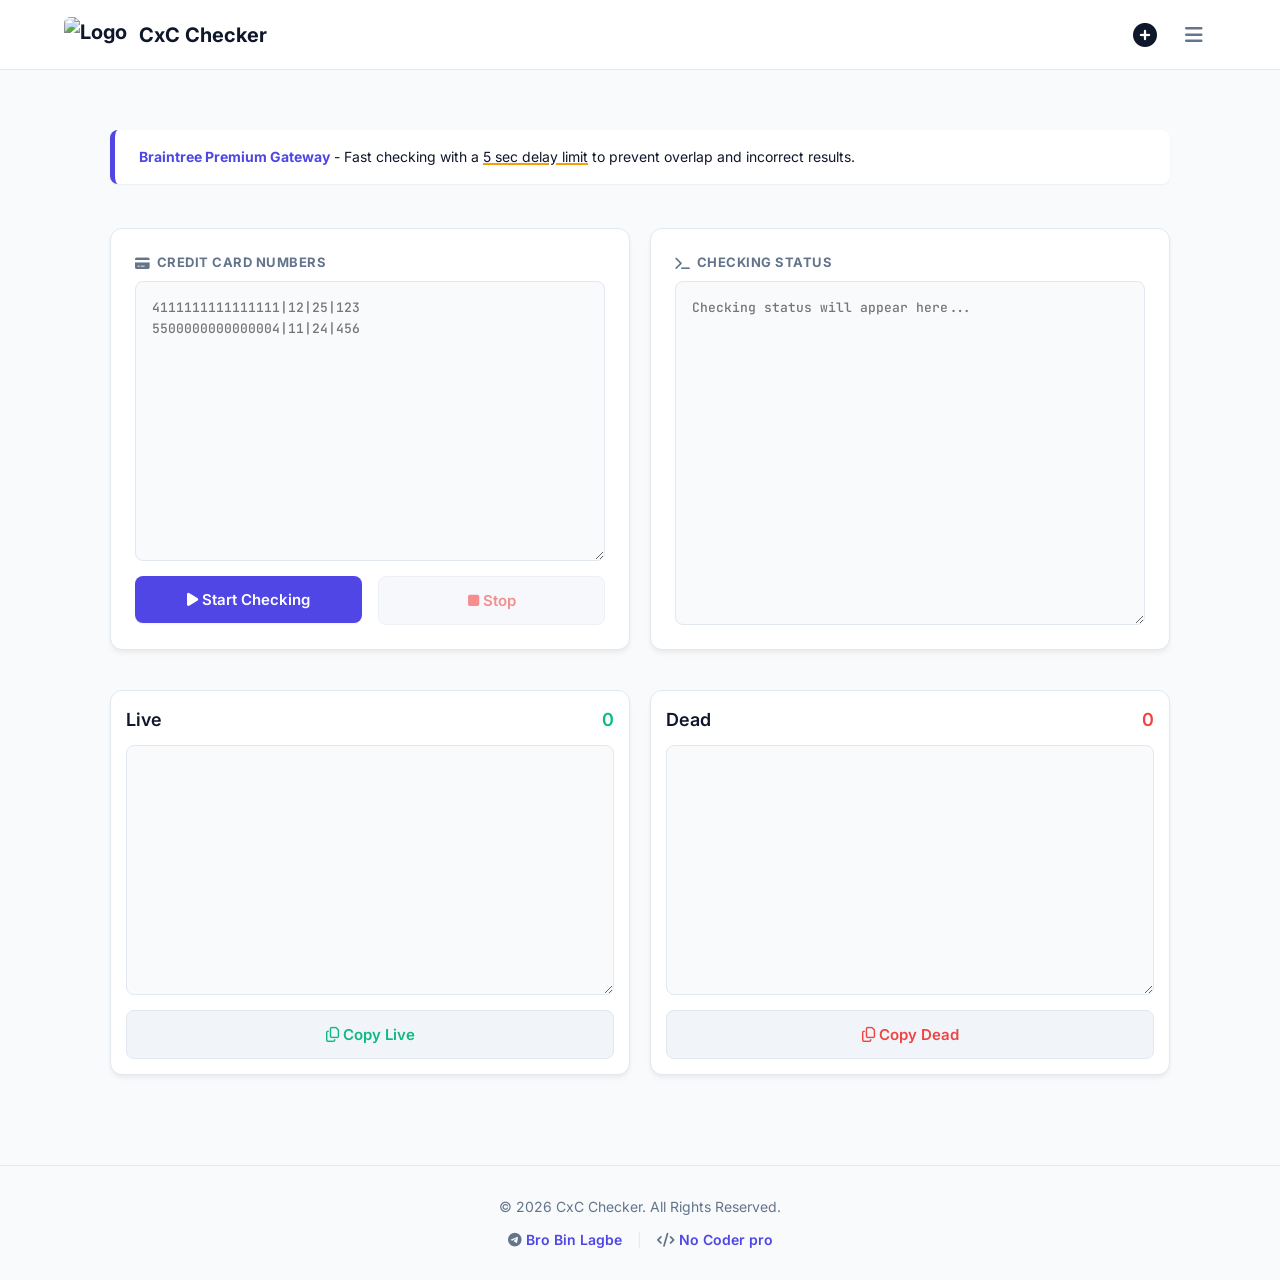
==== index.html @ aabf8ddf "Update index.html" ====
<!DOCTYPE html>
<html lang="en">

<head>
    <meta http-equiv="x-ua-compatible" content="ie=edge">
    <title>b3 CC Checker</title>
    <meta name="description"
        content="Free online b3 credit card bulk checker and validator. Fast, secure, and reliable tool for validating credit card numbers with advanced features and API support.">
    <meta name="keywords"
        content="credit card checker, b3 card validator, bulk checker, credit card validation, bin checker, free card checker">
    <meta name="viewport" content="width=device-width, initial-scale=1, shrink-to-fit=no">
    <meta name="robots" content="index, follow">
    <meta property="og:title" content="b3 CC Checker">
    <meta property="og:description" content="Free online b3 credit card bulk checker and validator.">

    <!-- Modern Typography -->
    <link rel="preconnect" href="https://fonts.googleapis.com">
    <link rel="preconnect" href="https://fonts.gstatic.com" crossorigin>
    <link
        href="https://fonts.googleapis.com/css2?family=Inter:wght@400;500;600;700&family=JetBrains+Mono:wght@400;500&display=swap"
        rel="stylesheet">

    <meta name="theme-color" content="#1e3a8a">
    <link rel="icon" type="image/png" href="https://bbinl.site/cc-gen/favicon.png">
    <link rel="stylesheet" href="style.css?v=1.2">
    <link rel="stylesheet" href="https://cdnjs.cloudflare.com/ajax/libs/font-awesome/6.4.2/css/all.min.css">

    <script src="https://cdn.jsdelivr.net/npm/sweetalert2@11.1.2/dist/sweetalert2.min.js"></script>
    <link rel="stylesheet" href="https://cdn.jsdelivr.net/npm/sweetalert2@11.1.2/dist/sweetalert2.min.css">
    <style>
        /* Custom Cookie Badge & Button added on top of the original css */
        .cookie-btn {
            background: none;
            border: none;
            color: var(--text-main);
            font-size: 24px;
            cursor: pointer;
            margin-right: 15px;
            transition: transform 0.2s, color 0.2s;
            display: flex;
            align-items: center;
        }

        .cookie-btn:hover {
            transform: scale(1.1);
            color: var(--primary);
        }

        .cookie-status-badge {
            font-size: 11px;
            padding: 2px 8px;
            border-radius: 10px;
            background: var(--green);
            color: white;
            margin-left: 8px;
            display: none;
            vertical-align: middle;
        }

        .site-header-container {
            display: flex;
            align-items: center;
        }
    </style>
</head>

<body>
    <div id="app">
        <!-- Navigation Section -->
        <nav class="navigations">
            <div class="site-header-container">
                <a href="https://bbinl.site/" class="site-header">
                    <img src="https://bbinl.site/cc-gen/favicon.png" alt="Logo" class="header-logo">
                    CxC Checker <span id="custom-cookie-badge" class="cookie-status-badge">Custom Cookies</span>
                </a>
            </div>
            <div style="display: flex; align-items: center;">
                <button class="cookie-btn" onclick="showCookieImport()" title="Import Custom Cookies">
                    <i class="fas fa-plus-circle"></i>
                </button>
                <div class="menu-container">
                    <div onclick="toggleMenu()" class="menu-toggle"><i class="fas fa-bars"></i></div>
                    <ul id="dropdown-menu" class="dropdown-menu">
                    <li><a href="https://bbinl.site/cc-gen/" target="_blank">cc generator</a></li>
                    <li><a href="https://bbinl.site/cc-checker-faker/" target="_blank">cc checker</a></li>
                    <li><a href="https://bbinl.site/stripe-checker/" target="_blank">stripe cc checker</a></li>
                    <li><a href="https://bbinl.site/vbv-checker/" target="_blank">vbv checker</a></li>
                    <li><a href="https://bbinl.site/checker-top/" target="_blank">checker.top</a></li>
                    <li><a href="https://bbinl.site/b3-checker/" target="_blank">b3 cc checker</a></li>
                    <li><a href="https://bbinl.site/fake-address/" target="_blank">Fake Address</a></li>
                    <li><a href="https://t.me/bro_bin_lagbe" target="_blank">Join Us</a></li>
                    <li><a href="https://bbinl.site/all-api/" target="_blank">bBINl all API</a></li>
                    </ul>
                </div>
            </div>
        </nav>

        <div class="text-center" style="margin: 20px 0;">
            <script type="text/javascript">
                atOptions = {
                    'key': 'aeb1dc240df8fbfaef1b2b68907cfd5a',
                    'format': 'iframe',
                    'height': 60,
                    'width': 468,
                    'params': {}
                };
            </script>
            <script type="text/javascript" async
                src="//www.highperformanceformat.com/aeb1dc240df8fbfaef1b2b68907cfd5a/invoke.js"></script>
        </div>

        <div class="container">
            <!-- info notice -->
            <div class="info-card">
                <p>
                    <strong>Braintree Premium Gateway</strong> - Fast checking with a <u>5 sec delay limit</u> to
                    prevent overlap and incorrect results.
                </p>
            </div>

            <div class="text-center" style="margin: 20px 0;">
                <script type="text/javascript">
                    atOptions = {
                        'key': '3c1293e760852e3cc5ffaaca4c1f2e77',
                        'format': 'iframe',
                        'height': 50,
                        'width': 320,
                        'params': {}
                    };
                </script>
                <script type="text/javascript" async
                    src="//www.highperformanceformat.com/3c1293e760852e3cc5ffaaca4c1f2e77/invoke.js"></script>
            </div>

            <div class="row">
                <!-- FORM SECTION -->
                <div class="col-md-6">
                    <div class="app-card">
                        <div class="form-group"
                            style="height: 100%; display: flex; flex-direction: column; margin-bottom: 0;">
                            <label for="numbers"><i class="fa-solid fa-credit-card icon-sm"></i> Credit Card
                                Numbers</label>
                            <textarea id="numbers" cols="30" rows="11" class="form-control"
                                placeholder="4111111111111111|12|25|123&#10;5500000000000004|11|24|456"
                                style="flex-grow: 1;"></textarea>

                            <div class="action-buttons form-group-inline" style="margin-top: 15px; margin-bottom: 0px;">
                                <div class="form-group" style="margin-bottom: 0;">
                                    <button id="check-btn" class="btn btn-primary btn-block"
                                        onclick="toggleButtons()"><i class="fa-solid fa-play"></i> Start
                                        Checking</button>
                                </div>
                                <div class="form-group" style="margin-bottom: 0;">
                                    <button id="stop-check-btn" class="btn btn-secondary btn-block text-red" disabled><i
                                            class="fa-solid fa-stop"></i> Stop</button>
                                </div>
                            </div>
                        </div>
                    </div>
                </div>

                <!-- RESULT SECTION -->
                <div class="col-md-6">
                    <div class="app-card">
                        <div class="form-group"
                            style="height: 100%; display: flex; flex-direction: column; margin-bottom: 0;">
                            <label for="result-output"><i class="fa-solid fa-terminal icon-sm"></i> Checking
                                Status</label>
                            <textarea id="result-output" readonly cols="30" rows="11" class="form-control result"
                                style="flex-grow: 1;" placeholder="Checking status will appear here..."></textarea>
                        </div>
                    </div>
                </div>
            </div>

            <div class="row" style="margin-top: 20px;">
                <div class="col-md-6">
                    <div class="app-card" style="padding: 15px;">
                        <h2 class="checker-title">Live <span class="text-green" id="ali-count">0</span></h2>
                        <textarea id="ali-numbers" class="form-control" readonly
                            style="min-height: 250px; margin-bottom: 15px; font-size: 13px;"></textarea>
                        <button class="btn btn-secondary btn-block text-green"
                            onclick="copyToClipboard('ali-numbers')"><i class="fa-regular fa-copy"></i> Copy
                            Live</button>
                    </div>
                </div>

                <div class="col-md-6">
                    <div class="app-card" style="padding: 15px;">
                        <h2 class="checker-title">Dead <span class="text-red" id="muhammad-count">0</span></h2>
                        <textarea id="muhammad-numbers" class="form-control" readonly
                            style="min-height: 250px; margin-bottom: 15px; font-size: 13px;"></textarea>
                        <button class="btn btn-secondary btn-block text-red"
                            onclick="copyToClipboard('muhammad-numbers')"><i class="fa-regular fa-copy"></i> Copy
                            Dead</button>
                    </div>
                </div>
            </div>

        </div>

        <div class="text-center" style="margin: 20px 0;">
            <script type="text/javascript">
                atOptions = {
                    'key': '3c1293e760852e3cc5ffaaca4c1f2e77',
                    'format': 'iframe',
                    'height': 50,
                    'width': 320,
                    'params': {}
                };
            </script>
            <script type="text/javascript" async
                src="//www.highperformanceformat.com/3c1293e760852e3cc5ffaaca4c1f2e77/invoke.js"></script>
        </div>

        <!-- FOOTER SECTION -->
        <footer>
            <p>&copy; 2026 CxC Checker. All Rights Reserved.</p>
            <p style="margin-top: 12px; display: flex; align-items: center; justify-content: center; gap: 15px;">
                <span><i class="fa-brands fa-telegram"></i> <a href="https://t.me/bro_bin_lagbe" target="_blank">Bro Bin
                        Lagbe</a></span>
                <span style="color: var(--border);">|</span>
                <span><i class="fa-solid fa-code"></i> <a href="https://t.me/no_coder_pro" target="_blank">No Coder
                        pro</a></span>
            </p>
        </footer>
    </div>

    <script>
        if (window.innerWidth >= 768) {
            var adScript = document.createElement('script');
            adScript.type = 'text/javascript';
            adScript.src = '//pl27372759.profitableratecpm.com/fb/4f/37/fb4f377c61117088ab923c6d535b8371.js';
            document.body.appendChild(adScript);
        }
    </script>

    <script src="script.js?v=1.4" defer></script>
</body>

</html>
---- style.css ----
/* FINTECH THEME - CSS VARIABLES */
:root {
    --primary: #4f46e5;
    --primary-hover: #4338ca;
    --secondary-bg: #f1f5f9;
    --secondary-hover: #e2e8f0;
    --secondary-text: #1e293b;
    --bg-color: #f8fafc;
    --card-bg: #ffffff;
    --border: #e2e8f0;
    --text-main: #0f172a;
    --text-muted: #64748b;
    --input-bg: #ffffff;
    --focus-ring: rgba(79, 70, 229, 0.2);
    --green: #10b981;
    --red: #ef4444;
    --yellow: #f59e0b;
    --shadow-sm: 0 1px 2px 0 rgba(0, 0, 0, 0.05);
    --shadow-md: 0 4px 6px -1px rgba(0, 0, 0, 0.05), 0 2px 4px -1px rgba(0, 0, 0, 0.03);
    --shadow-lg: 0 10px 15px -3px rgba(0, 0, 0, 0.05), 0 4px 6px -2px rgba(0, 0, 0, 0.025);
    --radius-md: 8px;
    --radius-lg: 12px;
}

/* DARK MODE */
@media (prefers-color-scheme: dark) {
    :root {
        --primary: #6366f1;
        --primary-hover: #818cf8;
        --secondary-bg: #27272a;
        --secondary-hover: #3f3f46;
        --secondary-text: #f4f4f5;
        --bg-color: #09090b;
        --card-bg: #18181b;
        --border: #27272a;
        --text-main: #fafafa;
        --text-muted: #a1a1aa;
        --input-bg: #18181b;
        --focus-ring: rgba(99, 102, 241, 0.25);
        --shadow-sm: 0 1px 2px 0 rgba(0, 0, 0, 0.4);
        --shadow-md: 0 4px 6px -1px rgba(0, 0, 0, 0.4), 0 2px 4px -1px rgba(0, 0, 0, 0.2);
        --shadow-lg: 0 10px 15px -3px rgba(0, 0, 0, 0.4), 0 4px 6px -2px rgba(0, 0, 0, 0.2);
    }
}

/* RESET & BASE */
*,
:after,
:before {
    box-sizing: border-box;
    margin: 0;
    padding: 0;
}

body {
    font-family: 'Inter', sans-serif;
    background-color: var(--bg-color);
    color: var(--text-main);
    line-height: 1.5;
    -webkit-font-smoothing: antialiased;
}

/* TYPOGRAPHY */
label {
    display: flex;
    align-items: center;
    gap: 6px;
    font-size: 13px;
    font-weight: 700;
    text-transform: uppercase;
    letter-spacing: 0.5px;
    color: var(--text-muted);
    margin-bottom: 8px;
}

/* Text Colors */
.text-green { color: var(--green) !important; display: inline-block; }
.text-red { color: var(--red) !important; display: inline-block; }
.text-yellow { color: var(--yellow) !important; display: inline-block; }

/* LAYOUT & GRID */
.container {
    width: 100%;
    max-width: 1100px;
    margin: 0 auto;
    padding: 0 20px;
}

.row {
    display: flex;
    flex-wrap: wrap;
    margin-left: -10px;
    margin-right: -10px;
}

.col-md-6, .col-md-4 {
    padding-left: 10px;
    padding-right: 10px;
    margin-bottom: 20px;
    width: 100%;
}

@media (min-width: 992px) {
    .col-md-6 {
        flex: 0 0 50%;
        max-width: 50%;
    }
    .col-md-4 {
        flex: 0 0 33.333333%;
        max-width: 33.333333%;
    }
}

.app-card {
    background: var(--card-bg);
    border-radius: var(--radius-lg);
    padding: 24px;
    box-shadow: var(--shadow-md);
    border: 1px solid var(--border);
    height: 100%;
    display: flex;
    flex-direction: column;
}

/* HEADER & NAVIGATION */
.navigations {
    display: flex;
    justify-content: space-between;
    align-items: center;
    background-color: var(--card-bg);
    padding: 0 5%;
    height: 70px;
    margin-bottom: 40px;
    border-bottom: 1px solid var(--border);
}

.site-header {
    display: flex;
    align-items: center;
    color: var(--text-main);
    font-size: 20px;
    font-weight: 700;
    gap: 12px;
    text-decoration: none;
}

.header-logo {
    height: 36px;
    border-radius: 6px;
}

.menu-container {
    position: relative;
}

.menu-toggle {
    font-size: 20px;
    cursor: pointer;
    color: var(--text-muted);
    padding: 8px 12px;
    border-radius: var(--radius-md);
    transition: all 0.2s;
    border: 1px solid transparent;
}

.menu-toggle:hover {
    color: var(--primary);
    background: var(--bg-color);
    border-color: var(--border);
}

/* DROPDOWN MENU */
.dropdown-menu {
    position: absolute;
    right: 0;
    top: 120%;
    background-color: var(--card-bg);
    box-shadow: var(--shadow-lg);
    border: 1px solid var(--border);
    border-radius: var(--radius-md);
    padding: 8px;
    list-style: none;
    min-width: 250px;
    opacity: 0;
    transform: translateY(-5px);
    visibility: hidden;
    pointer-events: none;
    transition: opacity 0.2s, transform 0.2s, visibility 0.2s;
    z-index: 1000;
}

.dropdown-menu.show {
    opacity: 1;
    transform: translateY(0);
    visibility: visible;
    pointer-events: auto;
}

.dropdown-menu li a {
    display: flex;
    align-items: center;
    padding: 10px 14px;
    text-decoration: none;
    color: var(--text-main);
    font-weight: 500;
    font-size: 14px;
    border-radius: 6px;
    transition: background 0.2s, color 0.2s;
}

.dropdown-menu li a:hover {
    background-color: var(--bg-color);
    color: var(--primary);
}

/* FORM ELEMENTS */
.form-group {
    margin-bottom: 20px;
    width: 100%;
}

.form-control {
    display: block;
    width: 100%;
    height: 48px;
    padding: 12px 16px;
    font-family: 'Inter', sans-serif;
    font-size: 14px;
    font-weight: 500;
    color: var(--text-main);
    background-color: var(--input-bg);
    border: 1px solid var(--border);
    border-radius: var(--radius-md);
    transition: all 0.2s;
}

.form-control:focus {
    border-color: var(--primary);
    outline: none;
    box-shadow: 0 0 0 3px var(--focus-ring);
}

.form-group-inline {
    display: flex;
    gap: 16px;
    margin-bottom: 24px;
}

.form-group-inline .form-group {
    flex: 1 1 0%;
    min-width: 0;
    margin-bottom: 0;
}

/* RESULT TEXTAREA */
textarea.form-control {
    height: 100%;
    min-height: 280px;
    font-family: 'JetBrains Mono', monospace;
    font-size: 13px;
    background-color: var(--bg-color);
    color: var(--text-main);
    padding: 16px;
    line-height: 1.6;
    resize: vertical;
}

/* CUSTOM SCROLLBAR */
::-webkit-scrollbar {
    width: 8px;
    height: 8px;
}

::-webkit-scrollbar-track {
    background: var(--bg-color);
}

::-webkit-scrollbar-thumb {
    background: var(--border);
    border-radius: 4px;
}

::-webkit-scrollbar-thumb:hover {
    background: var(--text-muted);
}

/* BUTTONS */
.btn {
    display: flex;
    align-items: center;
    justify-content: center;
    gap: 8px;
    font-family: 'Inter', sans-serif;
    font-weight: 600;
    font-size: 15px;
    padding: 14px 20px;
    border-radius: var(--radius-md);
    cursor: pointer;
    transition: all 0.2s;
    border: none;
    width: 100%;
}

.btn-primary {
    background: var(--primary);
    color: #ffffff;
    box-shadow: var(--shadow-sm);
}

.btn-primary:hover:not(:disabled) {
    background: var(--primary-hover);
    transform: translateY(-1px);
}

.btn-primary:disabled {
    opacity: 0.6;
    cursor: not-allowed;
}

.btn-secondary {
    background: var(--secondary-bg);
    color: var(--secondary-text);
    border: 1px solid var(--border);
}

.btn-secondary:hover:not(:disabled) {
    background: var(--secondary-hover);
    transform: translateY(-1px);
}

.btn-secondary:disabled {
    opacity: 0.6;
    cursor: not-allowed;
}

.btn-block {
    display: block;
    width: 100%;
}

/* INFO CARD & CHECKER SPECIFIC */
.info-card {
    box-sizing: border-box;
    width: 100%;
    margin-bottom: 24px;
    padding: 16px 24px;
    background-color: var(--card-bg);
    border-left: 5px solid var(--primary);
    border-radius: var(--radius-md);
    box-shadow: var(--shadow-sm);
    font-size: 14px;
    line-height: 1.6;
    color: var(--text-main);
}

.info-card strong {
    color: var(--primary);
}

.info-card em {
    color: var(--red);
}

.info-card u {
    text-decoration-color: var(--yellow);
    text-decoration-thickness: 2px;
}

.checker-title {
    font-size: 18px;
    font-weight: 600;
    margin-bottom: 12px;
    display: flex;
    justify-content: space-between;
    align-items: center;
    color: var(--text-main);
}

/* FOOTER */
footer {
    text-align: center;
    padding: 30px 20px;
    border-top: 1px solid var(--border);
    color: var(--text-muted);
    font-size: 14px;
    margin-top: 50px;
}

footer a {
    color: var(--primary);
    text-decoration: none;
    font-weight: 600;
    transition: color 0.2s;
}

footer a:hover {
    color: var(--primary-hover);
}

.text-center {
    text-align: center;
    display: flex;
    justify-content: center;
    align-items: center;
}

/* Mobile fixes */
@media (max-width: 768px) {
    .form-group-inline {
        gap: 12px;
    }

    .navigations {
        padding: 0 20px;
    }

    textarea.form-control {
        min-height: 250px;
    }
}
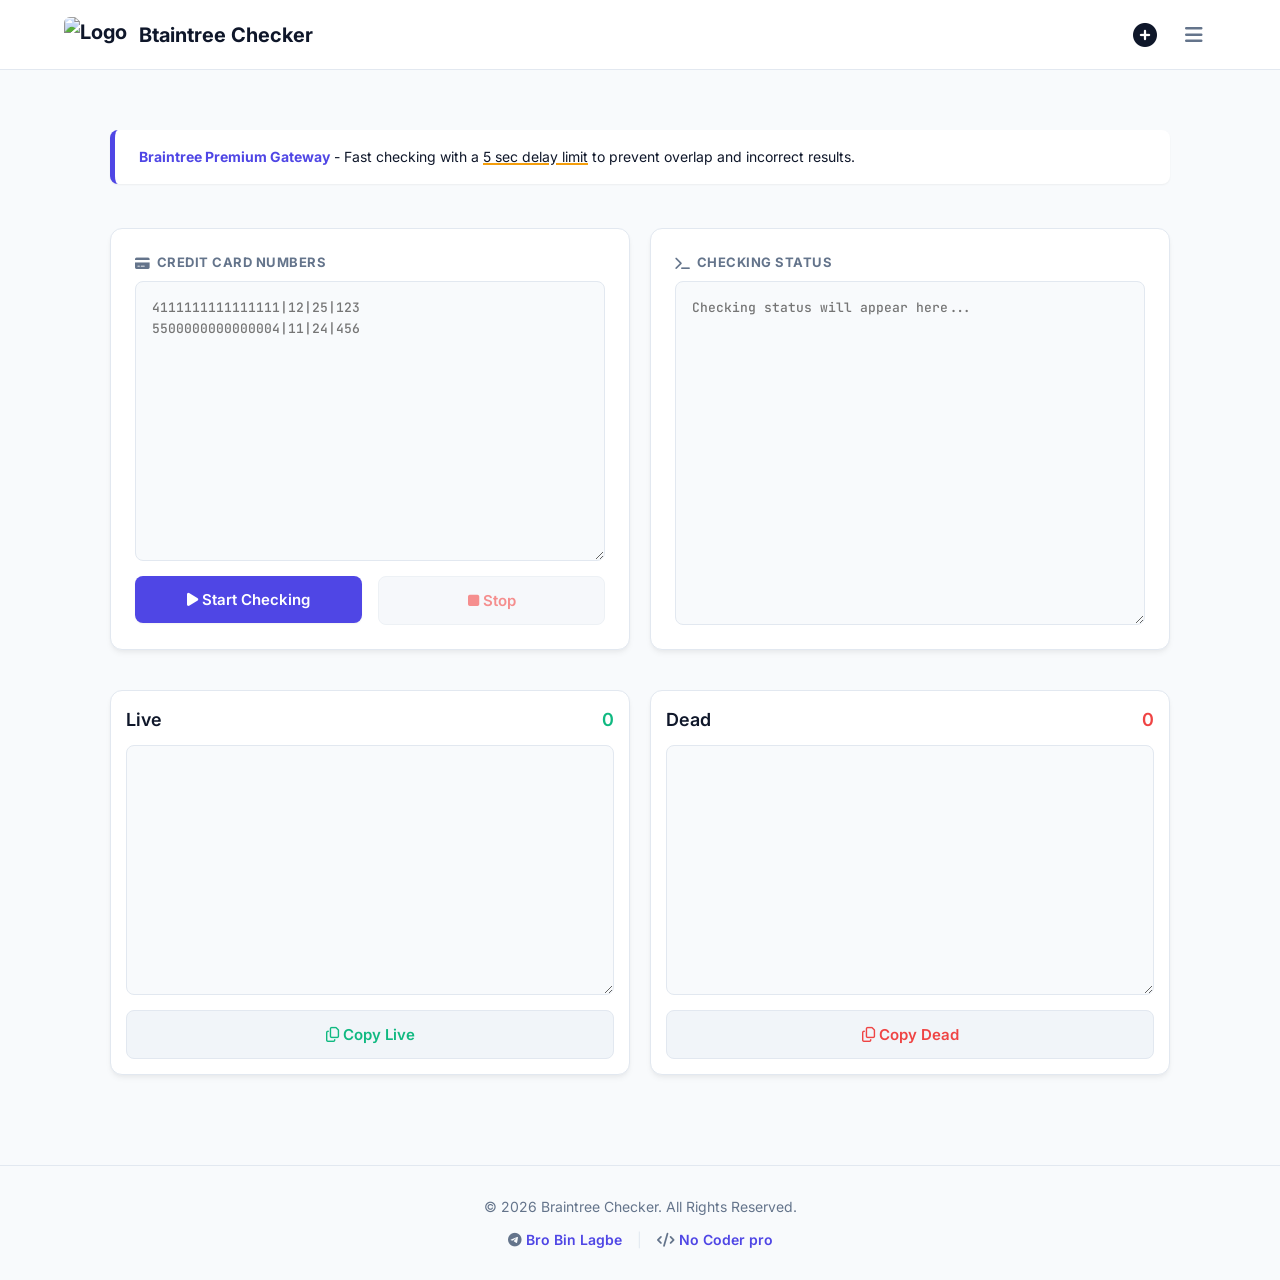
==== commit 1f6258ea: "Update index.html" ====
--- a/index.html
+++ b/index.html
@@ -71,7 +71,7 @@
             <div class="site-header-container">
                 <a href="https://bbinl.site/" class="site-header">
                     <img src="https://bbinl.site/cc-gen/favicon.png" alt="Logo" class="header-logo">
-                    CxC Checker <span id="custom-cookie-badge" class="cookie-status-badge">Custom Cookies</span>
+                    Btaintree Checker <span id="custom-cookie-badge" class="cookie-status-badge">Custom Cookies</span>
                 </a>
             </div>
             <div style="display: flex; align-items: center;">
@@ -215,7 +215,7 @@
 
         <!-- FOOTER SECTION -->
         <footer>
-            <p>&copy; 2026 CxC Checker. All Rights Reserved.</p>
+            <p>&copy; 2026 Braintree Checker. All Rights Reserved.</p>
             <p style="margin-top: 12px; display: flex; align-items: center; justify-content: center; gap: 15px;">
                 <span><i class="fa-brands fa-telegram"></i> <a href="https://t.me/bro_bin_lagbe" target="_blank">Bro Bin
                         Lagbe</a></span>
@@ -240,3 +240,4 @@
 
 </html>
 
+
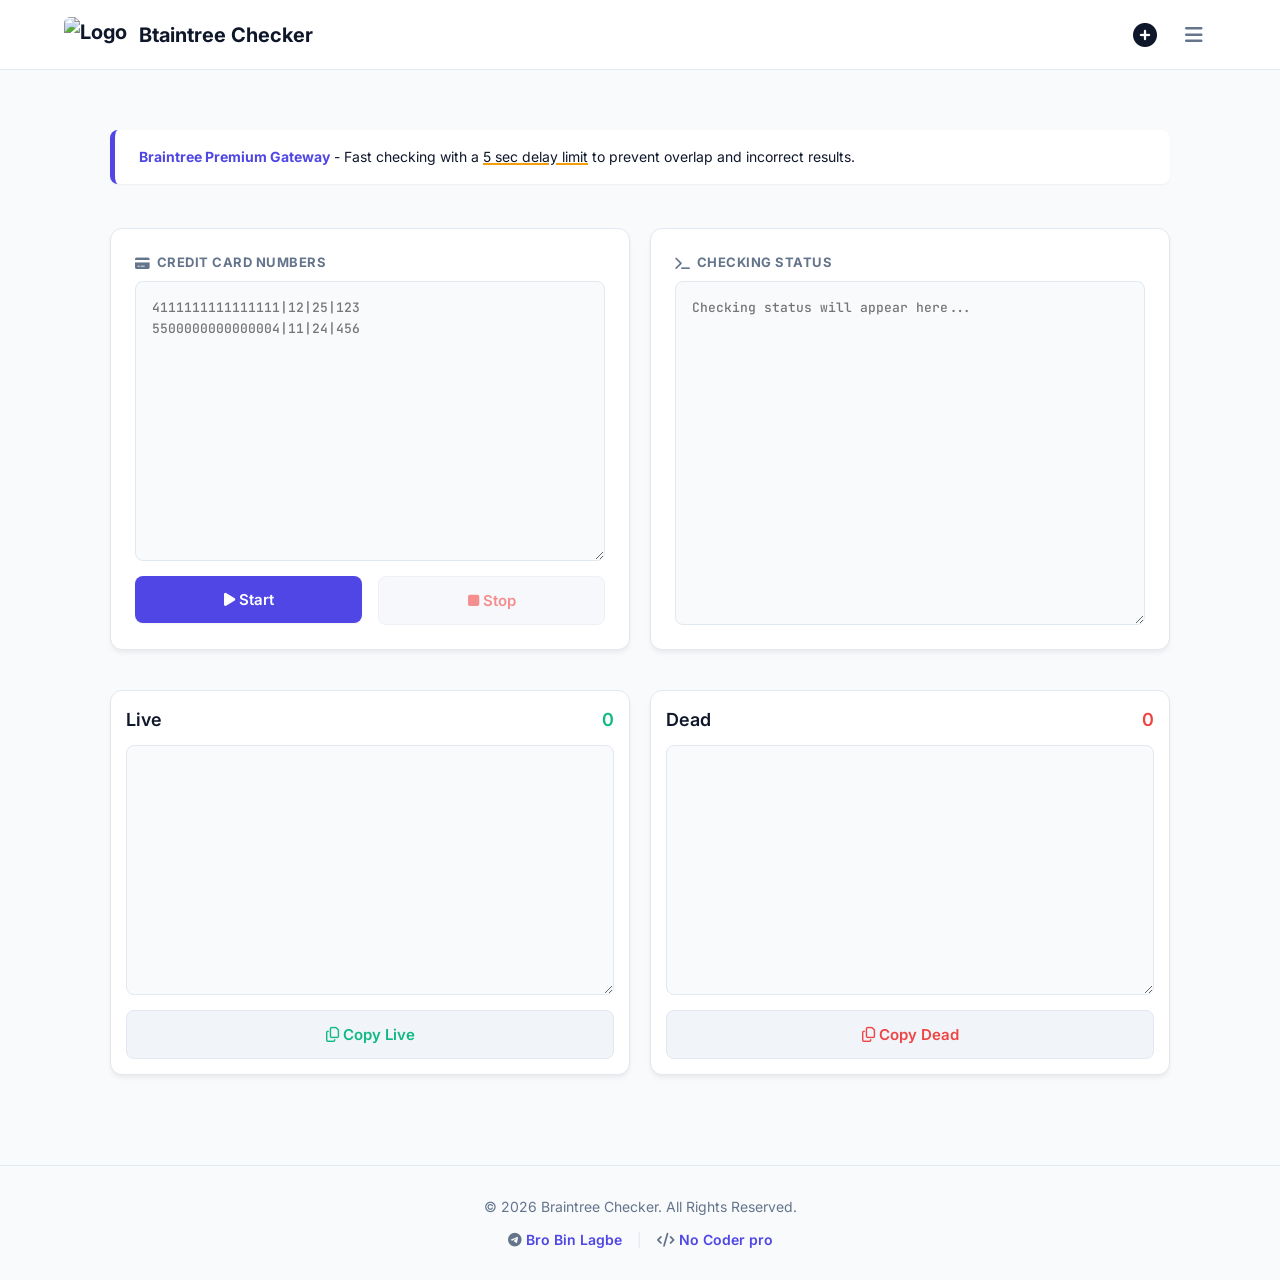
==== commit 760c277d: "Update index.html" ====
--- a/index.html
+++ b/index.html
@@ -147,8 +147,7 @@
                             <div class="action-buttons form-group-inline" style="margin-top: 15px; margin-bottom: 0px;">
                                 <div class="form-group" style="margin-bottom: 0;">
                                     <button id="check-btn" class="btn btn-primary btn-block"
-                                        onclick="toggleButtons()"><i class="fa-solid fa-play"></i> Start
-                                        Checking</button>
+                                        onclick="toggleButtons()"><i class="fa-solid fa-play"></i> Start</button>
                                 </div>
                                 <div class="form-group" style="margin-bottom: 0;">
                                     <button id="stop-check-btn" class="btn btn-secondary btn-block text-red" disabled><i
@@ -241,3 +240,6 @@
 </html>
 
 
+
+
+
